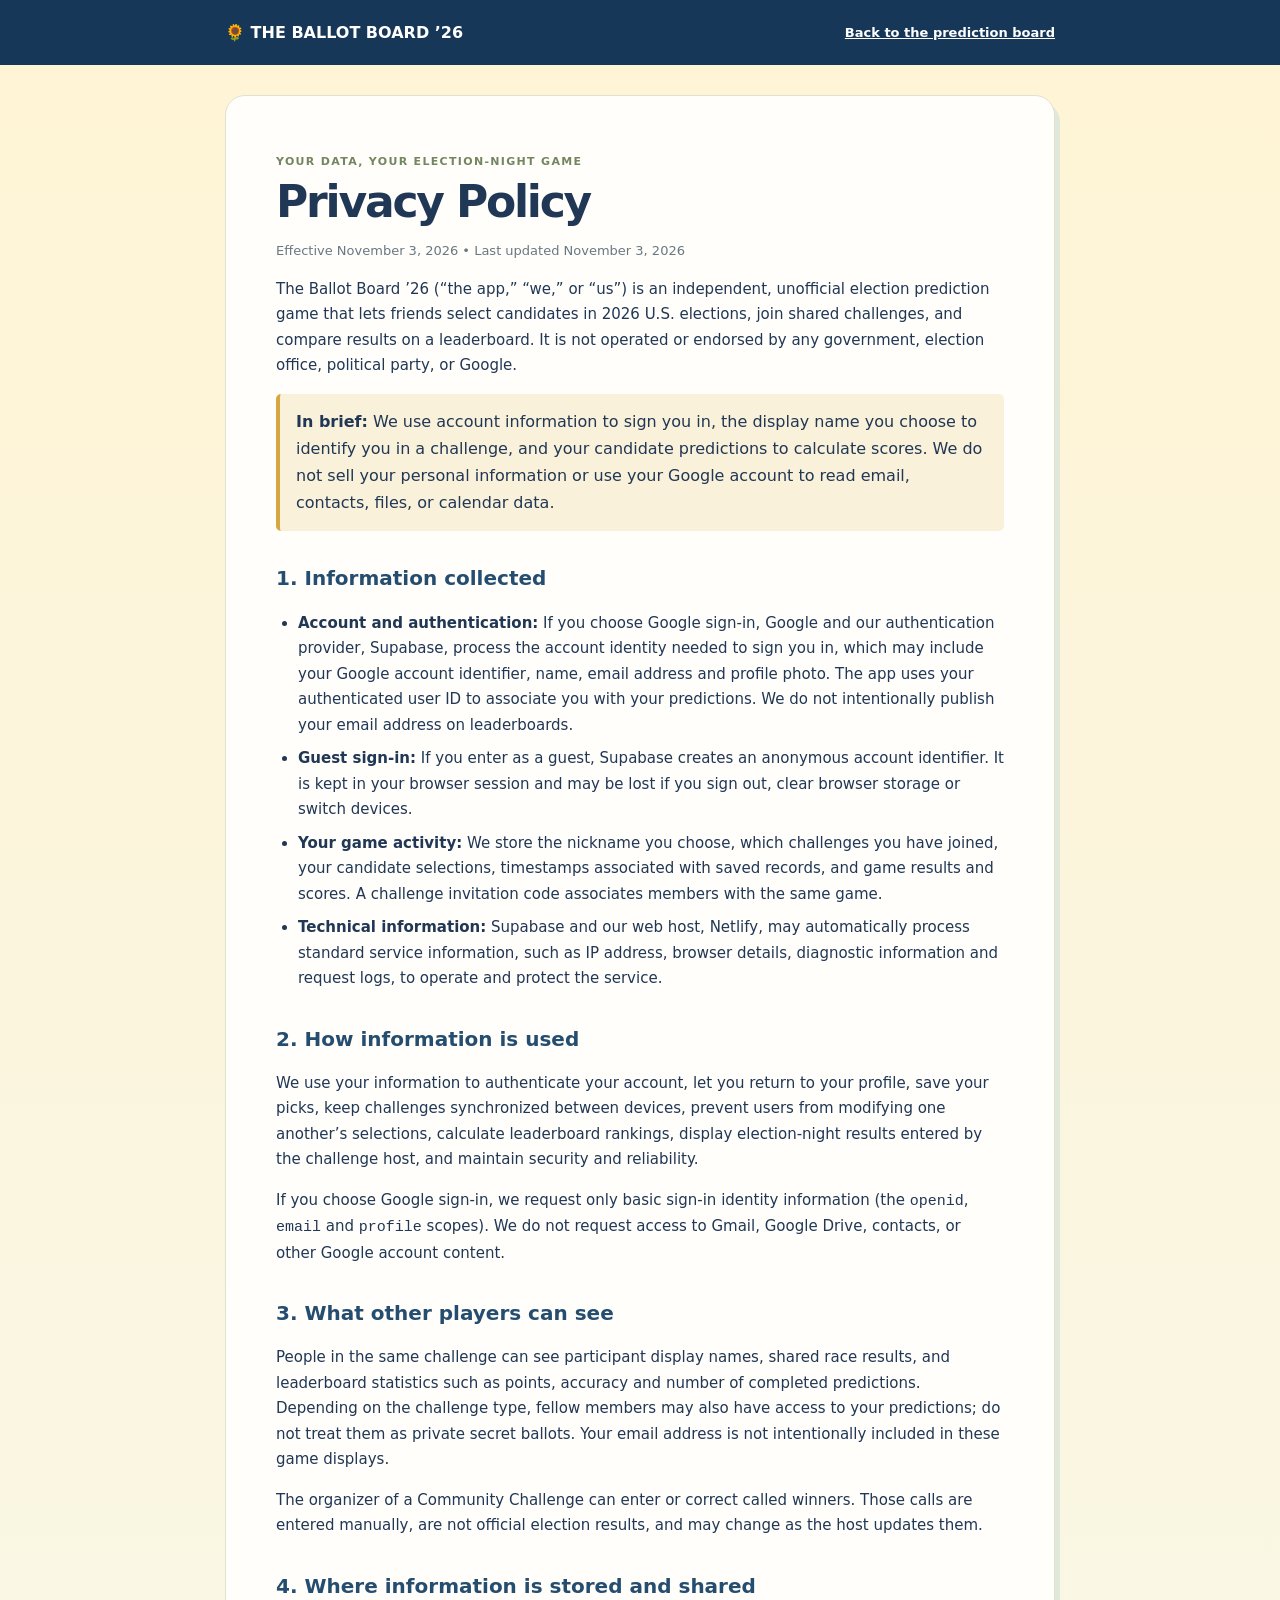
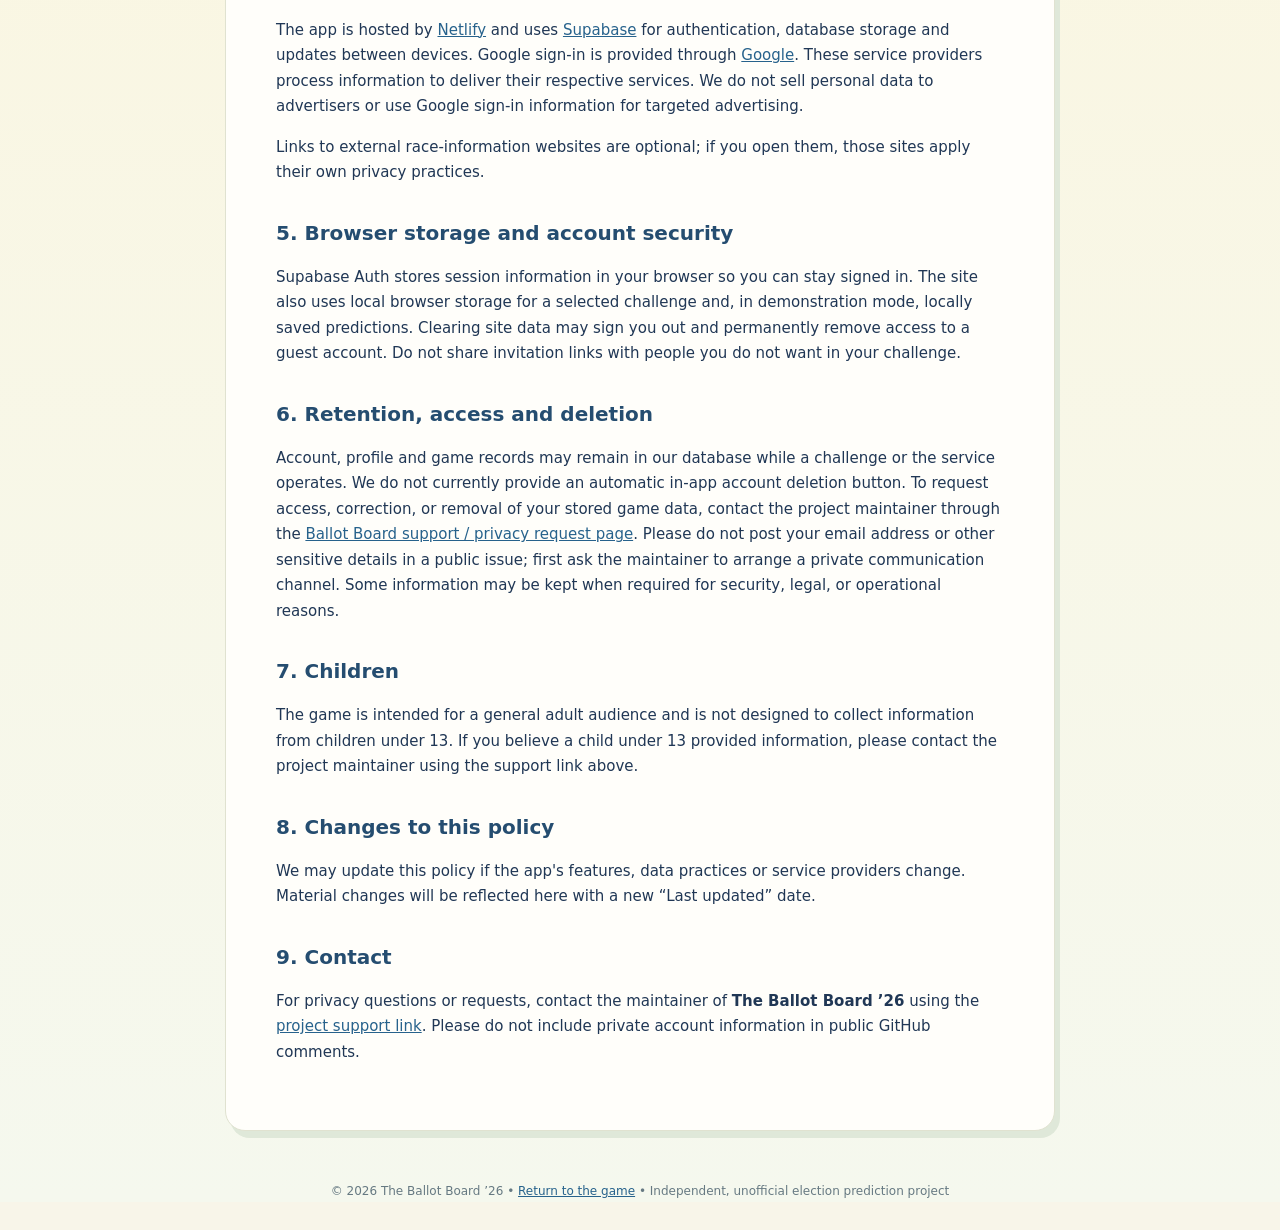
==== privacy.html @ b5f936e8 "Publish substantive Google OAuth privacy policy describing sign-in, predictions, leaderboard and del" ====
<!doctype html>
<html lang="en">
<head>
  <meta charset="utf-8">
  <meta name="viewport" content="width=device-width,initial-scale=1">
  <meta name="description" content="Privacy Policy for The Ballot Board '26, an election prediction game with Google sign-in, shared predictions and community leaderboards.">
  <meta name="theme-color" content="#fff7e5">
  <title>Privacy Policy | The Ballot Board '26</title>
  <link rel="icon" href="/icon.svg" type="image/svg+xml">
  <style>
    :root{font-family:system-ui,-apple-system,"Segoe UI",sans-serif;color:#203755;line-height:1.7;background:#f8f5e9}
    *{box-sizing:border-box}body{margin:0;background:linear-gradient(180deg,#fff4d5,#f5f8ee);min-height:100vh}
    header{background:#173759;color:white;padding:19px 24px}
    header>div{max-width:830px;margin:auto;display:flex;gap:16px;justify-content:space-between;align-items:center}
    header a{color:white;font-size:13px;font-weight:700}
    main{max-width:830px;margin:30px auto 50px;padding:clamp(22px,4vw,50px);background:#fffefa;border:1px solid #e0e2d0;border-radius:20px;box-shadow:5px 7px 0 #dfe8d9}
    h1{font-size:clamp(29px,5vw,44px);letter-spacing:-.05em;line-height:1.1;margin:5px 0}
    h2{font-size:20px;margin-top:30px;margin-bottom:5px;color:#254d70}
    p,li{font-size:15px}li{margin-bottom:8px}ul{padding-left:22px}
    .eyebrow{font-size:11px;letter-spacing:.12em;text-transform:uppercase;font-weight:800;color:#73865f}
    .updated{font-size:13px;color:#697882}
    .notice{background:#f9f1d9;border-left:4px solid #d8a742;border-radius:5px;padding:14px 16px}
    a{color:#27628c}
    footer{max-width:830px;text-align:center;margin:0 auto 30px;padding:0 16px;font-size:12px;color:#667982}
    @media(max-width:650px){header>div{display:block}header a{display:block;margin-top:8px}main{margin:15px 12px 30px;padding:24px 18px}}
  </style>
</head>
<body>
<header><div><strong>🌻 THE BALLOT BOARD ’26</strong><a href="/">Back to the prediction board</a></div></header>
<main>
  <span class="eyebrow">Your data, your election-night game</span>
  <h1>Privacy Policy</h1>
  <p class="updated">Effective November 3, 2026 • Last updated November 3, 2026</p>
  <p>The Ballot Board ’26 (“the app,” “we,” or “us”) is an independent, unofficial election prediction game that lets friends select candidates in 2026 U.S. elections, join shared challenges, and compare results on a leaderboard. It is not operated or endorsed by any government, election office, political party, or Google.</p>
  <div class="notice"><strong>In brief:</strong> We use account information to sign you in, the display name you choose to identify you in a challenge, and your candidate predictions to calculate scores. We do not sell your personal information or use your Google account to read email, contacts, files, or calendar data.</div>

  <h2>1. Information collected</h2>
  <ul>
    <li><strong>Account and authentication:</strong> If you choose Google sign-in, Google and our authentication provider, Supabase, process the account identity needed to sign you in, which may include your Google account identifier, name, email address and profile photo. The app uses your authenticated user ID to associate you with your predictions. We do not intentionally publish your email address on leaderboards.</li>
    <li><strong>Guest sign-in:</strong> If you enter as a guest, Supabase creates an anonymous account identifier. It is kept in your browser session and may be lost if you sign out, clear browser storage or switch devices.</li>
    <li><strong>Your game activity:</strong> We store the nickname you choose, which challenges you have joined, your candidate selections, timestamps associated with saved records, and game results and scores. A challenge invitation code associates members with the same game.</li>
    <li><strong>Technical information:</strong> Supabase and our web host, Netlify, may automatically process standard service information, such as IP address, browser details, diagnostic information and request logs, to operate and protect the service.</li>
  </ul>

  <h2>2. How information is used</h2>
  <p>We use your information to authenticate your account, let you return to your profile, save your picks, keep challenges synchronized between devices, prevent users from modifying one another’s selections, calculate leaderboard rankings, display election-night results entered by the challenge host, and maintain security and reliability.</p>
  <p>If you choose Google sign-in, we request only basic sign-in identity information (the <code>openid</code>, <code>email</code> and <code>profile</code> scopes). We do not request access to Gmail, Google Drive, contacts, or other Google account content.</p>

  <h2>3. What other players can see</h2>
  <p>People in the same challenge can see participant display names, shared race results, and leaderboard statistics such as points, accuracy and number of completed predictions. Depending on the challenge type, fellow members may also have access to your predictions; do not treat them as private secret ballots. Your email address is not intentionally included in these game displays.</p>
  <p>The organizer of a Community Challenge can enter or correct called winners. Those calls are entered manually, are not official election results, and may change as the host updates them.</p>

  <h2>4. Where information is stored and shared</h2>
  <p>The app is hosted by <a href="https://www.netlify.com/privacy/" target="_blank" rel="noopener">Netlify</a> and uses <a href="https://supabase.com/privacy" target="_blank" rel="noopener">Supabase</a> for authentication, database storage and updates between devices. Google sign-in is provided through <a href="https://policies.google.com/privacy" target="_blank" rel="noopener">Google</a>. These service providers process information to deliver their respective services. We do not sell personal data to advertisers or use Google sign-in information for targeted advertising.</p>
  <p>Links to external race-information websites are optional; if you open them, those sites apply their own privacy practices.</p>

  <h2>5. Browser storage and account security</h2>
  <p>Supabase Auth stores session information in your browser so you can stay signed in. The site also uses local browser storage for a selected challenge and, in demonstration mode, locally saved predictions. Clearing site data may sign you out and permanently remove access to a guest account. Do not share invitation links with people you do not want in your challenge.</p>

  <h2>6. Retention, access and deletion</h2>
  <p>Account, profile and game records may remain in our database while a challenge or the service operates. We do not currently provide an automatic in-app account deletion button. To request access, correction, or removal of your stored game data, contact the project maintainer through the <a href="https://github.com/parkerpixie/Midterm_2026/issues/new" target="_blank" rel="noopener">Ballot Board support / privacy request page</a>. Please do not post your email address or other sensitive details in a public issue; first ask the maintainer to arrange a private communication channel. Some information may be kept when required for security, legal, or operational reasons.</p>

  <h2>7. Children</h2>
  <p>The game is intended for a general adult audience and is not designed to collect information from children under 13. If you believe a child under 13 provided information, please contact the project maintainer using the support link above.</p>

  <h2>8. Changes to this policy</h2>
  <p>We may update this policy if the app's features, data practices or service providers change. Material changes will be reflected here with a new “Last updated” date.</p>

  <h2>9. Contact</h2>
  <p>For privacy questions or requests, contact the maintainer of <strong>The Ballot Board ’26</strong> using the <a href="https://github.com/parkerpixie/Midterm_2026/issues/new" target="_blank" rel="noopener">project support link</a>. Please do not include private account information in public GitHub comments.</p>
</main>
<footer>© 2026 The Ballot Board ’26 • <a href="/">Return to the game</a> • Independent, unofficial election prediction project</footer>
</body>
</html>
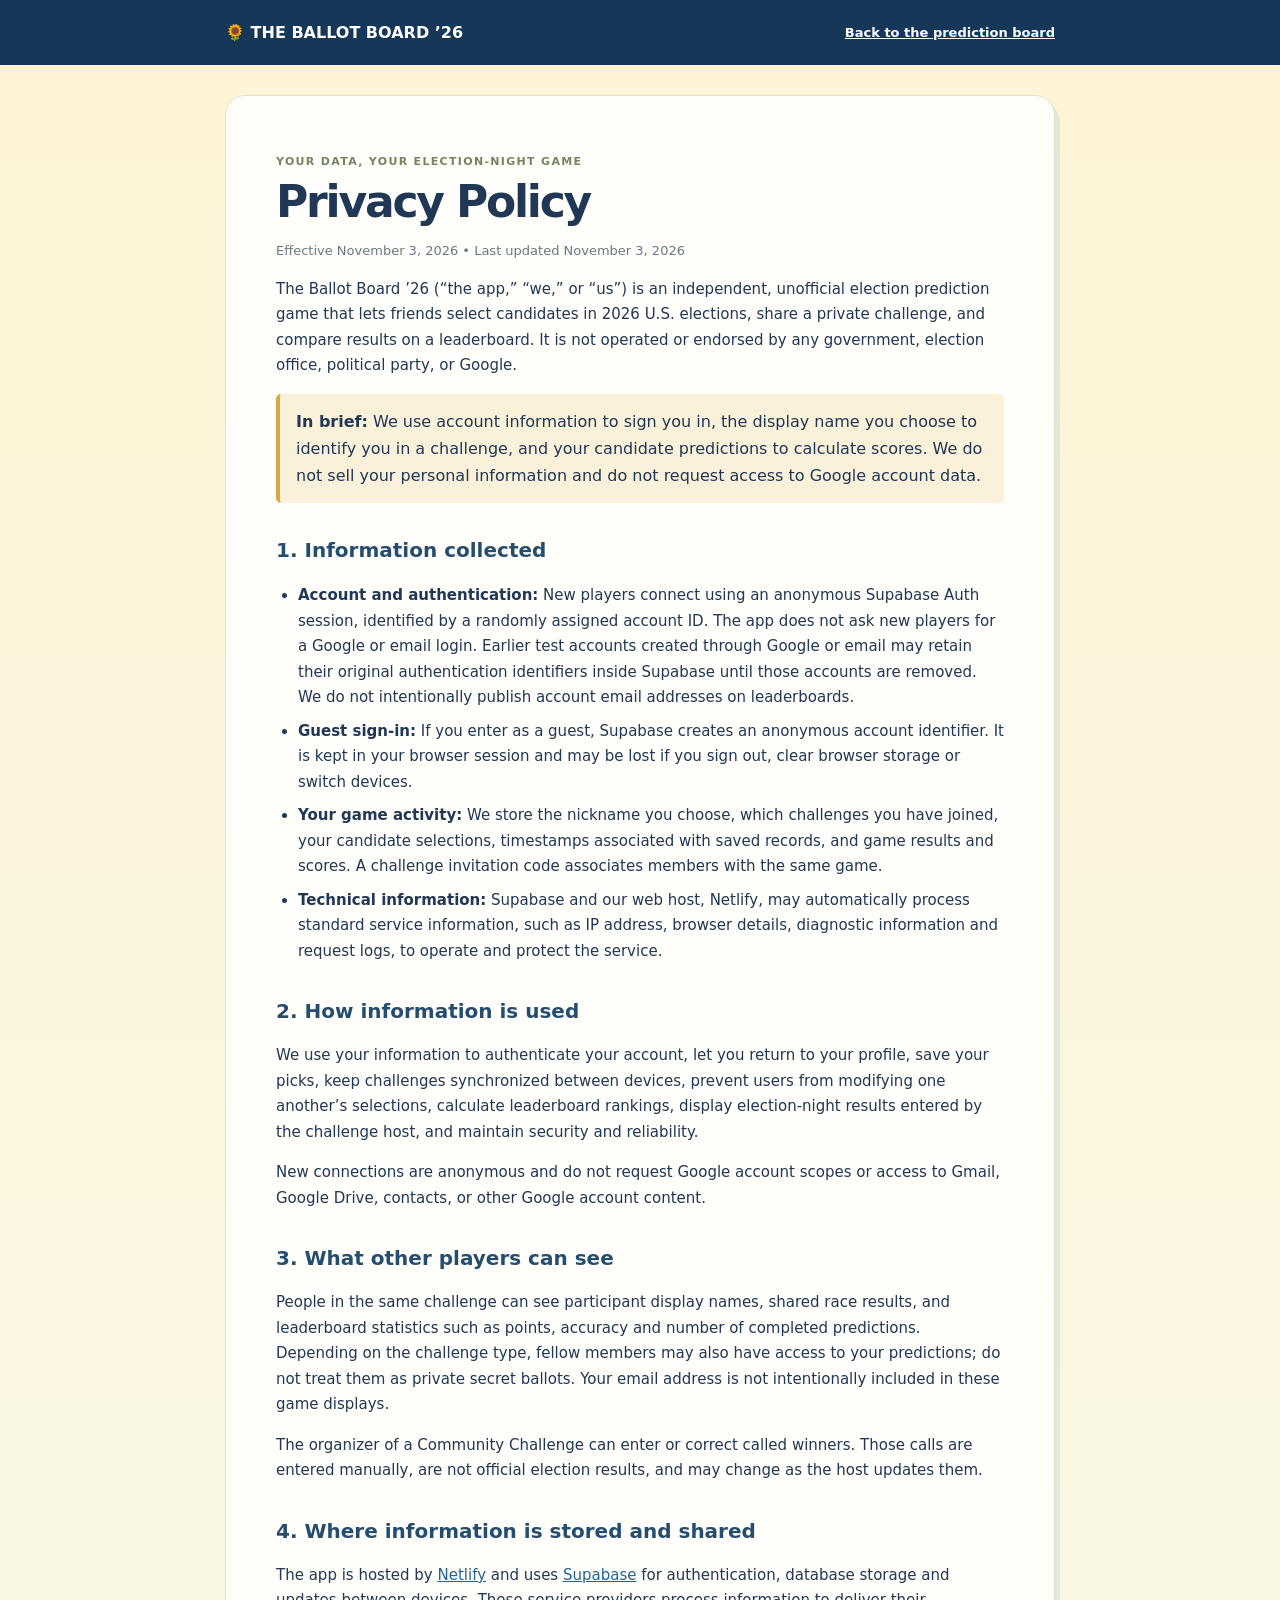
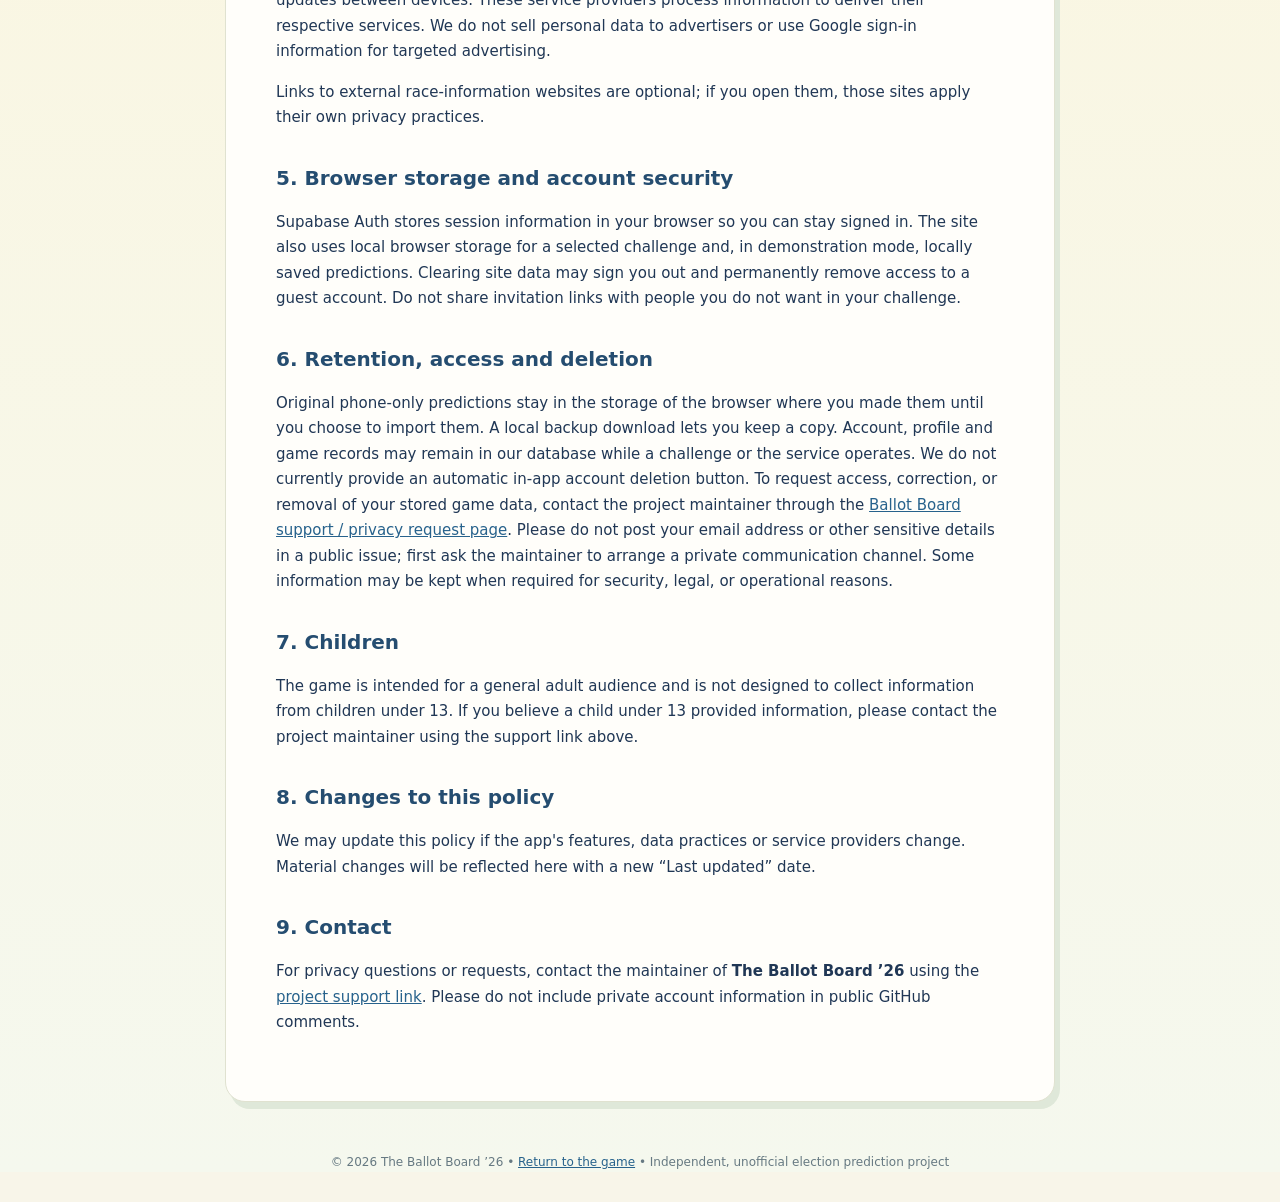
==== commit 1f512be7: "Align privacy policy with anonymous private duo auth and original phone-only predictions" ====
--- a/privacy.html
+++ b/privacy.html
@@ -3,7 +3,7 @@
 <head>
   <meta charset="utf-8">
   <meta name="viewport" content="width=device-width,initial-scale=1">
-  <meta name="description" content="Privacy Policy for The Ballot Board '26, an election prediction game with Google sign-in, shared predictions and community leaderboards.">
+  <meta name="description" content="Privacy Policy for The Ballot Board '26, an election prediction game with private device sign-in, shared predictions and a two-person leaderboard.">
   <meta name="theme-color" content="#fff7e5">
   <title>Privacy Policy | The Ballot Board '26</title>
   <link rel="icon" href="/icon.svg" type="image/svg+xml">
@@ -31,12 +31,12 @@
   <span class="eyebrow">Your data, your election-night game</span>
   <h1>Privacy Policy</h1>
   <p class="updated">Effective November 3, 2026 • Last updated November 3, 2026</p>
-  <p>The Ballot Board ’26 (“the app,” “we,” or “us”) is an independent, unofficial election prediction game that lets friends select candidates in 2026 U.S. elections, join shared challenges, and compare results on a leaderboard. It is not operated or endorsed by any government, election office, political party, or Google.</p>
-  <div class="notice"><strong>In brief:</strong> We use account information to sign you in, the display name you choose to identify you in a challenge, and your candidate predictions to calculate scores. We do not sell your personal information or use your Google account to read email, contacts, files, or calendar data.</div>
+  <p>The Ballot Board ’26 (“the app,” “we,” or “us”) is an independent, unofficial election prediction game that lets friends select candidates in 2026 U.S. elections, share a private challenge, and compare results on a leaderboard. It is not operated or endorsed by any government, election office, political party, or Google.</p>
+  <div class="notice"><strong>In brief:</strong> We use account information to sign you in, the display name you choose to identify you in a challenge, and your candidate predictions to calculate scores. We do not sell your personal information and do not request access to Google account data.</div>
 
   <h2>1. Information collected</h2>
   <ul>
-    <li><strong>Account and authentication:</strong> If you choose Google sign-in, Google and our authentication provider, Supabase, process the account identity needed to sign you in, which may include your Google account identifier, name, email address and profile photo. The app uses your authenticated user ID to associate you with your predictions. We do not intentionally publish your email address on leaderboards.</li>
+    <li><strong>Account and authentication:</strong> New players connect using an anonymous Supabase Auth session, identified by a randomly assigned account ID. The app does not ask new players for a Google or email login. Earlier test accounts created through Google or email may retain their original authentication identifiers inside Supabase until those accounts are removed. We do not intentionally publish account email addresses on leaderboards.</li>
     <li><strong>Guest sign-in:</strong> If you enter as a guest, Supabase creates an anonymous account identifier. It is kept in your browser session and may be lost if you sign out, clear browser storage or switch devices.</li>
     <li><strong>Your game activity:</strong> We store the nickname you choose, which challenges you have joined, your candidate selections, timestamps associated with saved records, and game results and scores. A challenge invitation code associates members with the same game.</li>
     <li><strong>Technical information:</strong> Supabase and our web host, Netlify, may automatically process standard service information, such as IP address, browser details, diagnostic information and request logs, to operate and protect the service.</li>
@@ -44,21 +44,21 @@
 
   <h2>2. How information is used</h2>
   <p>We use your information to authenticate your account, let you return to your profile, save your picks, keep challenges synchronized between devices, prevent users from modifying one another’s selections, calculate leaderboard rankings, display election-night results entered by the challenge host, and maintain security and reliability.</p>
-  <p>If you choose Google sign-in, we request only basic sign-in identity information (the <code>openid</code>, <code>email</code> and <code>profile</code> scopes). We do not request access to Gmail, Google Drive, contacts, or other Google account content.</p>
+  <p>New connections are anonymous and do not request Google account scopes or access to Gmail, Google Drive, contacts, or other Google account content.</p>
 
   <h2>3. What other players can see</h2>
   <p>People in the same challenge can see participant display names, shared race results, and leaderboard statistics such as points, accuracy and number of completed predictions. Depending on the challenge type, fellow members may also have access to your predictions; do not treat them as private secret ballots. Your email address is not intentionally included in these game displays.</p>
   <p>The organizer of a Community Challenge can enter or correct called winners. Those calls are entered manually, are not official election results, and may change as the host updates them.</p>
 
   <h2>4. Where information is stored and shared</h2>
-  <p>The app is hosted by <a href="https://www.netlify.com/privacy/" target="_blank" rel="noopener">Netlify</a> and uses <a href="https://supabase.com/privacy" target="_blank" rel="noopener">Supabase</a> for authentication, database storage and updates between devices. Google sign-in is provided through <a href="https://policies.google.com/privacy" target="_blank" rel="noopener">Google</a>. These service providers process information to deliver their respective services. We do not sell personal data to advertisers or use Google sign-in information for targeted advertising.</p>
+  <p>The app is hosted by <a href="https://www.netlify.com/privacy/" target="_blank" rel="noopener">Netlify</a> and uses <a href="https://supabase.com/privacy" target="_blank" rel="noopener">Supabase</a> for authentication, database storage and updates between devices. These service providers process information to deliver their respective services. We do not sell personal data to advertisers or use Google sign-in information for targeted advertising.</p>
   <p>Links to external race-information websites are optional; if you open them, those sites apply their own privacy practices.</p>
 
   <h2>5. Browser storage and account security</h2>
   <p>Supabase Auth stores session information in your browser so you can stay signed in. The site also uses local browser storage for a selected challenge and, in demonstration mode, locally saved predictions. Clearing site data may sign you out and permanently remove access to a guest account. Do not share invitation links with people you do not want in your challenge.</p>
 
   <h2>6. Retention, access and deletion</h2>
-  <p>Account, profile and game records may remain in our database while a challenge or the service operates. We do not currently provide an automatic in-app account deletion button. To request access, correction, or removal of your stored game data, contact the project maintainer through the <a href="https://github.com/parkerpixie/Midterm_2026/issues/new" target="_blank" rel="noopener">Ballot Board support / privacy request page</a>. Please do not post your email address or other sensitive details in a public issue; first ask the maintainer to arrange a private communication channel. Some information may be kept when required for security, legal, or operational reasons.</p>
+  <p>Original phone-only predictions stay in the storage of the browser where you made them until you choose to import them. A local backup download lets you keep a copy. Account, profile and game records may remain in our database while a challenge or the service operates. We do not currently provide an automatic in-app account deletion button. To request access, correction, or removal of your stored game data, contact the project maintainer through the <a href="https://github.com/parkerpixie/Midterm_2026/issues/new" target="_blank" rel="noopener">Ballot Board support / privacy request page</a>. Please do not post your email address or other sensitive details in a public issue; first ask the maintainer to arrange a private communication channel. Some information may be kept when required for security, legal, or operational reasons.</p>
 
   <h2>7. Children</h2>
   <p>The game is intended for a general adult audience and is not designed to collect information from children under 13. If you believe a child under 13 provided information, please contact the project maintainer using the support link above.</p>
